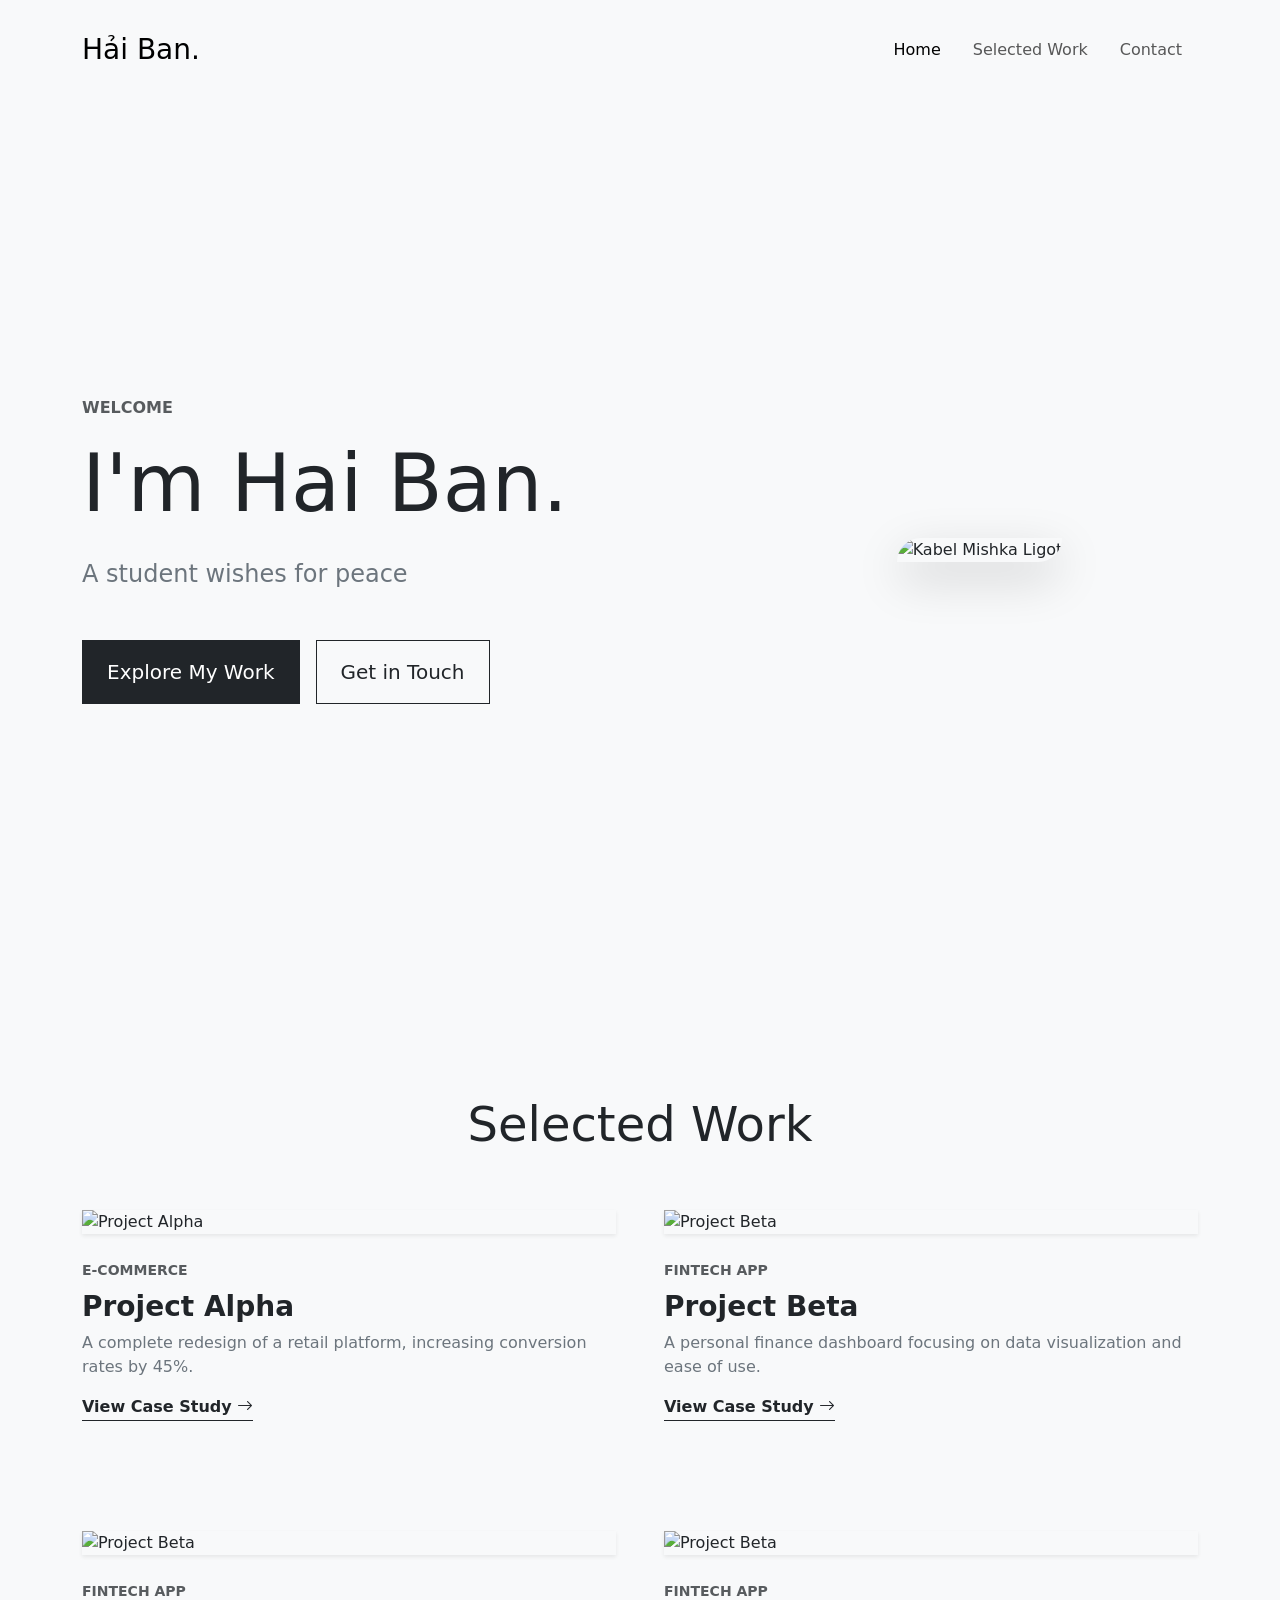
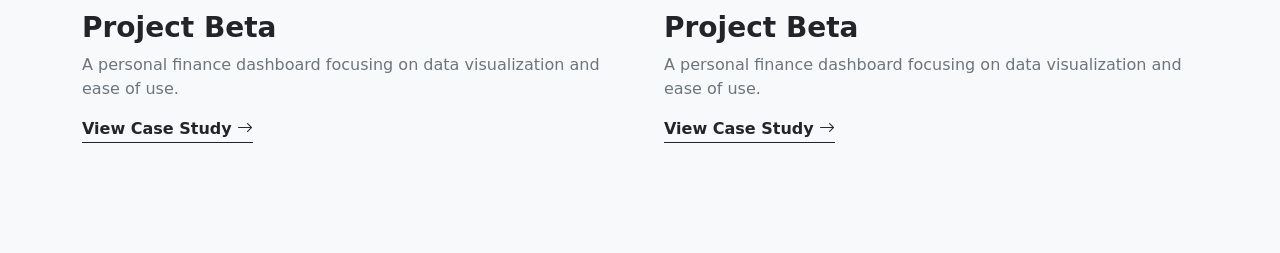
==== session_02_bootstrap/projects/portfolio_bootstrap/blog.html @ f52b3cbf "[FEATURE] Create blog post cards layout" ====
<!DOCTYPE html>
<html lang="en">
<head>
    <meta charset="UTF-8">
    <meta name="viewport" content="width=device-width, initial-scale=1.0">
    <title>Kabel Mishka Ligot - Creative Professional</title>
    <link href="https://cdn.jsdelivr.net/npm/bootstrap@5.3.2/dist/css/bootstrap.min.css" rel="stylesheet">
    <link href="https://cdn.jsdelivr.net/npm/bootstrap-icons@1.11.0/font/bootstrap-icons.css" rel="stylesheet">
    
</head>
<body class="bg-light text-dark">
<header class="sticky-top">
    <nav class="navbar navbar-expand-lg navbar-light bg-light sticky-top py-4">
        <div class="container">
            <a class="navbar-brand brand-text fs-3" href="#">Hải Ban.</a>
            <button class="navbar-toggler border-0 shadow-none" type="button" data-bs-toggle="collapse" data-bs-target="#navbarContent">
                <span class="navbar-toggler-icon"></span>
            </button>
            <div class="collapse navbar-collapse" id="navbarContent">
                <ul class="navbar-nav ms-auto mb-2 mb-lg-0 fw-medium">
                    <li class="nav-item"><a class="nav-link px-3 active" href="#home">Home</a></li>
                   
                    <li class="nav-item"><a class="nav-link px-3" href="#work">Selected Work</a></li>
                    <li class="nav-item"><a class="nav-link px-3" href="#contact">Contact</a></li>
                </ul>
            </div>
        </div>
    </nav>
</header>
    <section id="home" class="min-vh-100 d-flex align-items-center py-5">
        <div class="container">
            <div class="row align-items-center g-5">
                <div class="col-lg-7 order-2 order-lg-1">
                    <p class="text-uppercase text-muted fw-bold tracking-widest mb-3">Welcome</p>
                    <h1 class="display-1 brand-text mb-4">I'm Hai Ban.</h1>
                    <p class="lead text-secondary mb-5 fs-4 fw-light" style="max-width: 600px;">
                    A student wishes for peace
                    </p>
                    <div class="d-flex gap-3">
                        <a href="#work" class="btn btn-dark btn-lg px-4 py-3 rounded-0">Explore My Work</a>
                        <a href="#contact" class="btn btn-outline-dark btn-lg px-4 py-3 rounded-0 d-none d-sm-inline-block">Get in Touch</a>
                    </div>
                </div>
                <div class="col-lg-5 order-1 order-lg-2 text-center">
                    <img src="https://tse1.mm.bing.net/th/id/OIP.MA_79HvmB2w7Ugocmde0igHaHa?rs=1&pid=ImgDetMain&o=7&rm=3" alt="Kabel Mishka Ligot" class="img-fluid shadow-lg" style="border-radius: 2rem 0 2rem 0;">
                </div>
            </div>
        </div>
    </section>

    

    <section id="work" class="py-5">
        <div class="container py-5">
            <div class="row mb-5 text-center">
                <div class="col-12">
                    <h2 class="display-5 brand-text">Selected Work</h2>
                </div>
            </div>
            <div class="row g-5">
                <div class="col-lg-6">
                    <div class="card project-card border-0 bg-transparent">
                        <img src="https://picsum.photos/800/600?random=11" class="card-img-top rounded-0 shadow-sm" alt="Project Alpha">
                        <div class="card-body px-0 pt-4">
                            <span class="text-uppercase text-muted fw-bold small">E-Commerce</span>
                            <h3 class="card-title fw-bold mt-2">Project Alpha</h3>
                            <p class="card-text text-secondary">A complete redesign of a retail platform, increasing conversion rates by 45%.</p>
                            <a href="#" class="text-dark fw-bold text-decoration-none border-bottom border-dark pb-1">View Case Study <i class="bi bi-arrow-right"></i></a>
                        </div>
                    </div>
                </div>
                <div class="col-lg-6">
                    <div class="card project-card border-0 bg-transparent ">
                        <img src="https://picsum.photos/800/600?random=12" class="card-img-top rounded-0 shadow-sm" alt="Project Beta">
                        <div class="card-body px-0 pt-4">
                            <span class="text-uppercase text-muted fw-bold small">Fintech App</span>
                            <h3 class="card-title fw-bold mt-2">Project Beta</h3>
                            <p class="card-text text-secondary">A personal finance dashboard focusing on data visualization and ease of use.</p>
                            <a href="#" class="text-dark fw-bold text-decoration-none border-bottom border-dark pb-1">View Case Study <i class="bi bi-arrow-right"></i></a>
                        </div>
                    </div>
                </div>
                <div class="col-lg-6">
                    <div class="card project-card border-0 bg-transparent mt-lg-5">
                        <img src="https://picsum.photos/800/600?random=10" class="card-img-top rounded-0 shadow-sm" alt="Project Beta">
                        <div class="card-body px-0 pt-4">
                            <span class="text-uppercase text-muted fw-bold small">Fintech App</span>
                            <h3 class="card-title fw-bold mt-2">Project Beta</h3>
                            <p class="card-text text-secondary">A personal finance dashboard focusing on data visualization and ease of use.</p>
                            <a href="#" class="text-dark fw-bold text-decoration-none border-bottom border-dark pb-1">View Case Study <i class="bi bi-arrow-right"></i></a>
                        </div>
                    </div>
                </div>
                <div class="col-lg-6">
                    <div class="card project-card border-0 bg-transparent mt-lg-5">
                        <img src="https://picsum.photos/800/600?random=13" class="card-img-top rounded-0 shadow-sm" alt="Project Beta">
                        <div class="card-body px-0 pt-4">
                            <span class="text-uppercase text-muted fw-bold small">Fintech App</span>
                            <h3 class="card-title fw-bold mt-2">Project Beta</h3>
                            <p class="card-text text-secondary">A personal finance dashboard focusing on data visualization and ease of use.</p>
                            <a href="#" class="text-dark fw-bold text-decoration-none border-bottom border-dark pb-1">View Case Study <i class="bi bi-arrow-right"></i></a>
                        </div>
                    </div>
                </div>
            </div>
        </div>
    </section>

  
<script src="https://cdn.jsdelivr.net/npm/bootstrap@5.3.2/dist/js/bootstrap.bundle.min.js"></script>
</body>
</html>
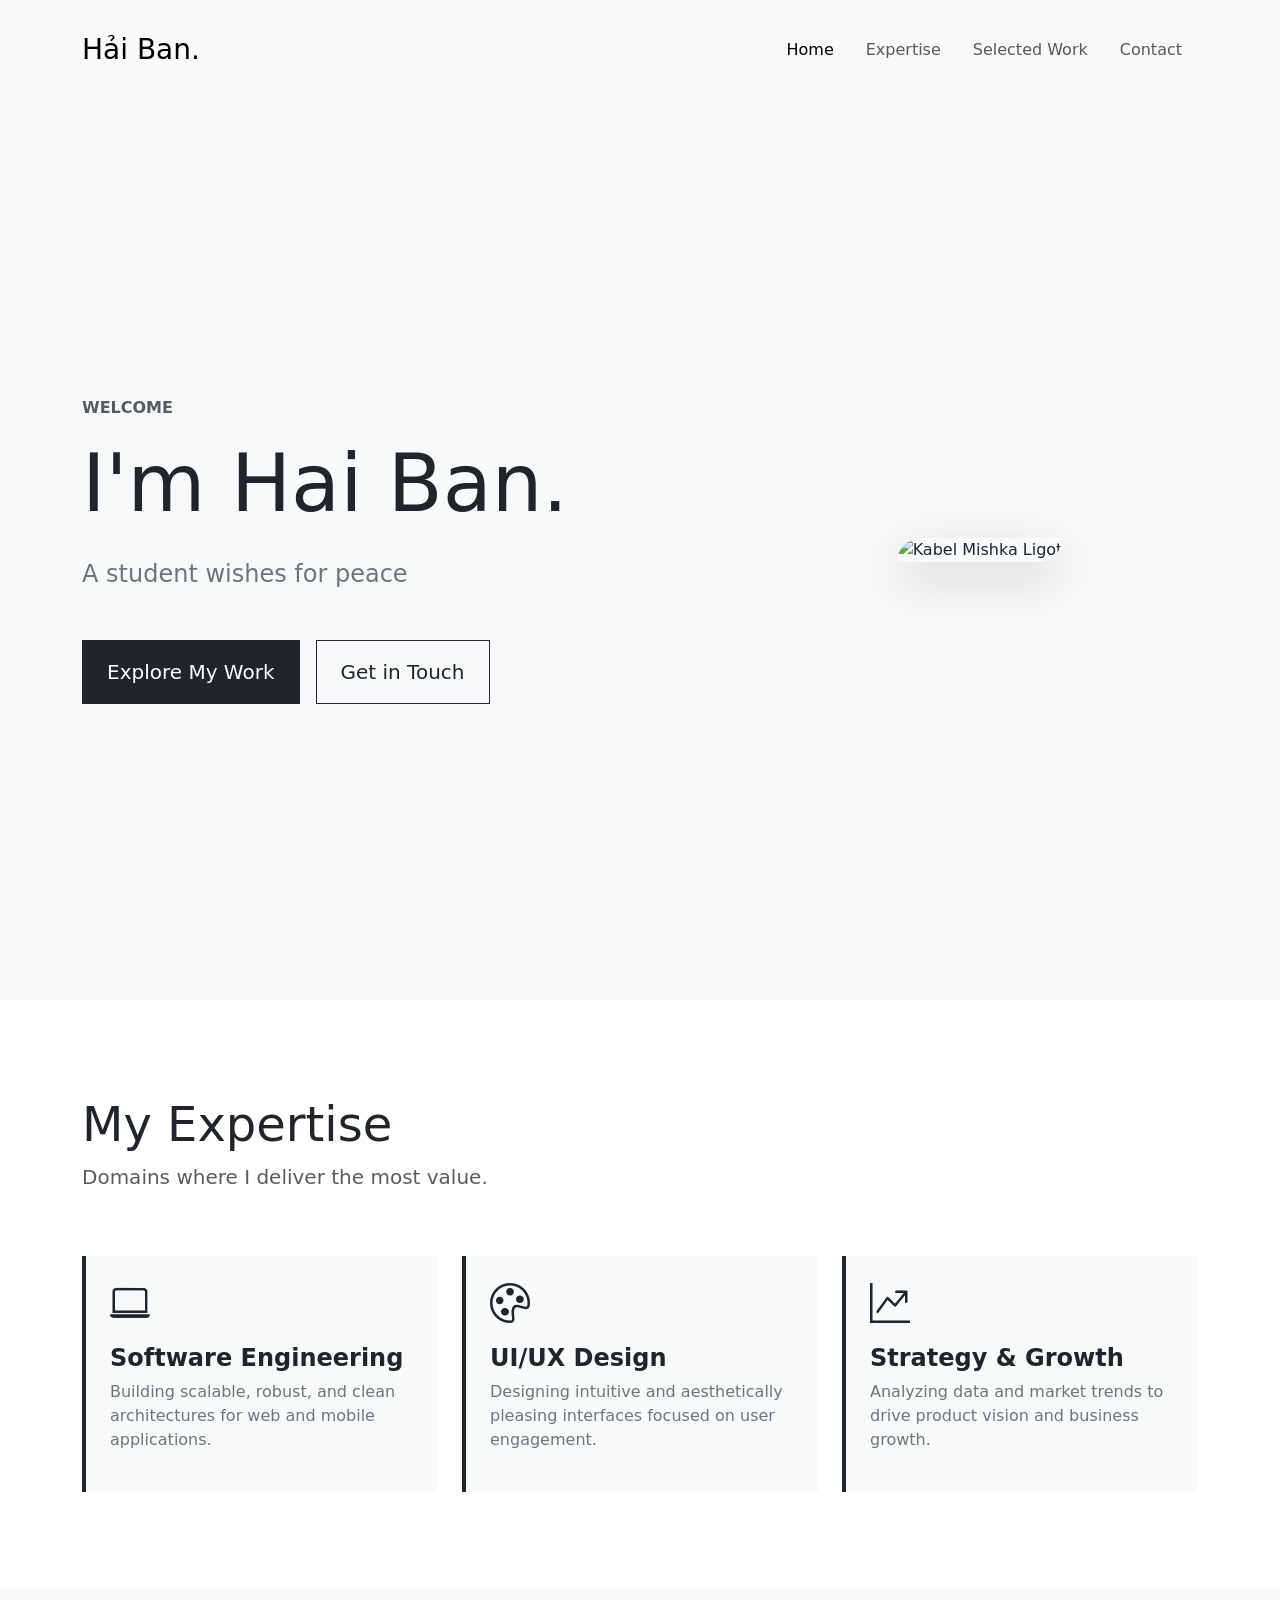
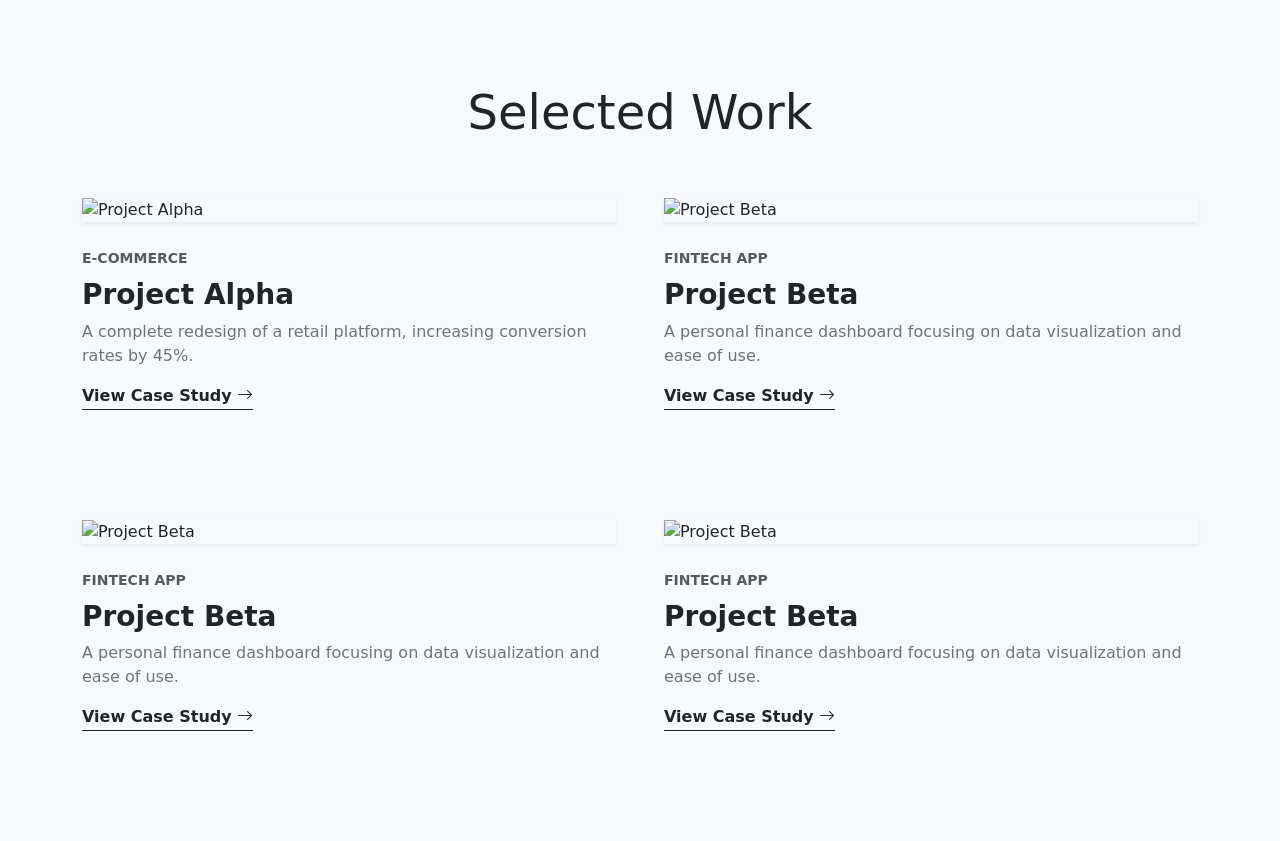
==== commit 8ac13b8e: "[FEATURE] Add My Expertise" ====
--- a/session_02_bootstrap/projects/portfolio_bootstrap/blog.html
+++ b/session_02_bootstrap/projects/portfolio_bootstrap/blog.html
@@ -3,7 +3,7 @@
 <head>
     <meta charset="UTF-8">
     <meta name="viewport" content="width=device-width, initial-scale=1.0">
-    <title>Kabel Mishka Ligot - Creative Professional</title>
+    <title>Hai Ban</title>
     <link href="https://cdn.jsdelivr.net/npm/bootstrap@5.3.2/dist/css/bootstrap.min.css" rel="stylesheet">
     <link href="https://cdn.jsdelivr.net/npm/bootstrap-icons@1.11.0/font/bootstrap-icons.css" rel="stylesheet">
     
@@ -19,7 +19,7 @@
             <div class="collapse navbar-collapse" id="navbarContent">
                 <ul class="navbar-nav ms-auto mb-2 mb-lg-0 fw-medium">
                     <li class="nav-item"><a class="nav-link px-3 active" href="#home">Home</a></li>
-                   
+                    <li class="nav-item"><a class="nav-link px-3" href="#expertise">Expertise</a></li>
                     <li class="nav-item"><a class="nav-link px-3" href="#work">Selected Work</a></li>
                     <li class="nav-item"><a class="nav-link px-3" href="#contact">Contact</a></li>
                 </ul>
@@ -47,7 +47,39 @@
             </div>
         </div>
     </section>
-
+    <section id="expertise" class="py-5 bg-white">
+        <div class="container py-5">
+            <div class="row mb-5">
+                <div class="col-12">
+                    <h2 class="display-5 brand-text">My Expertise</h2>
+                    <p class="text-muted fs-5">Domains where I deliver the most value.</p>
+                </div>
+            </div>
+            <div class="row g-4">
+                <div class="col-md-4">
+                    <div class="p-4 bg-light h-100 border-start border-dark border-4">
+                        <i class="bi bi-laptop display-6 mb-3 d-block text-dark"></i>
+                        <h4 class="fw-bold">Software Engineering</h4>
+                        <p class="text-secondary">Building scalable, robust, and clean architectures for web and mobile applications.</p>
+                    </div>
+                </div>
+                <div class="col-md-4">
+                    <div class="p-4 bg-light h-100 border-start border-dark border-4">
+                        <i class="bi bi-palette display-6 mb-3 d-block text-dark"></i>
+                        <h4 class="fw-bold">UI/UX Design</h4>
+                        <p class="text-secondary">Designing intuitive and aesthetically pleasing interfaces focused on user engagement.</p>
+                    </div>
+                </div>
+                <div class="col-md-4">
+                    <div class="p-4 bg-light h-100 border-start border-dark border-4">
+                        <i class="bi bi-graph-up-arrow display-6 mb-3 d-block text-dark"></i>
+                        <h4 class="fw-bold">Strategy & Growth</h4>
+                        <p class="text-secondary">Analyzing data and market trends to drive product vision and business growth.</p>
+                    </div>
+                </div>
+            </div>
+        </div>
+    </section>
     
 
     <section id="work" class="py-5">
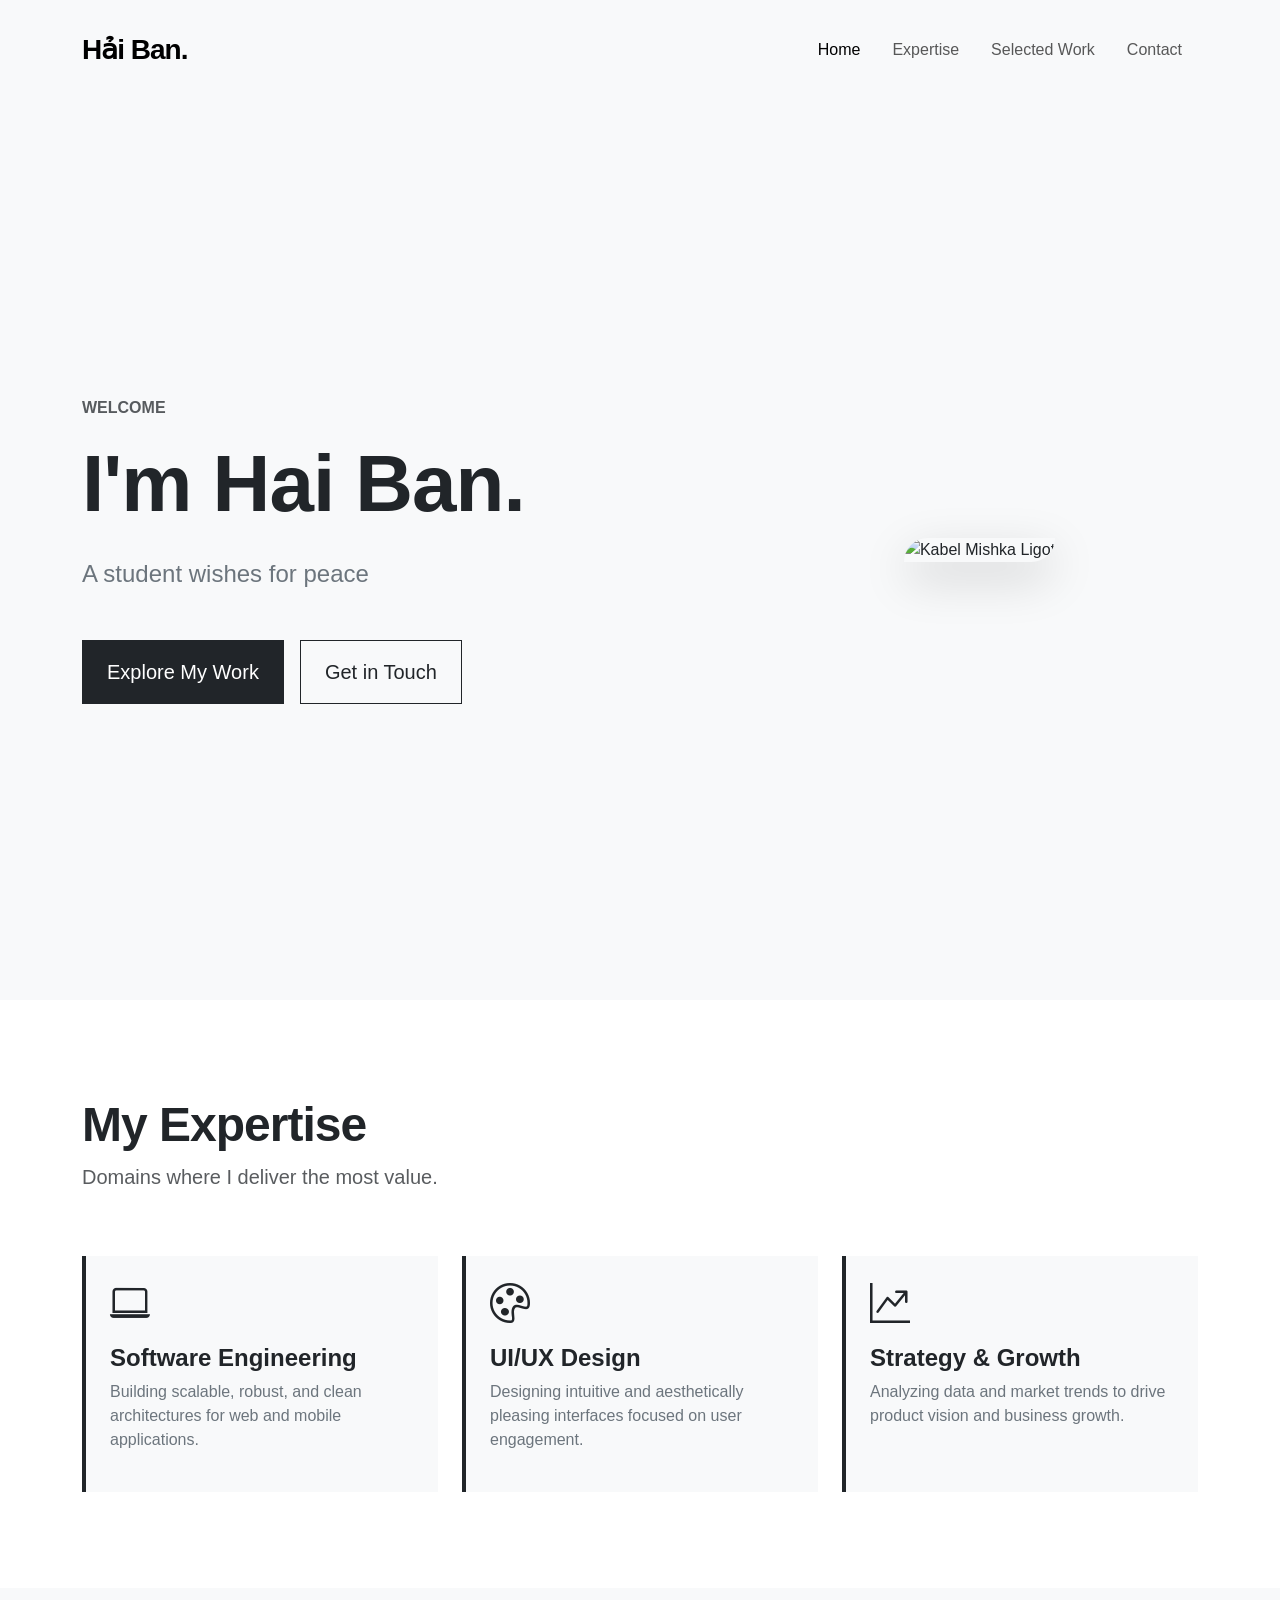
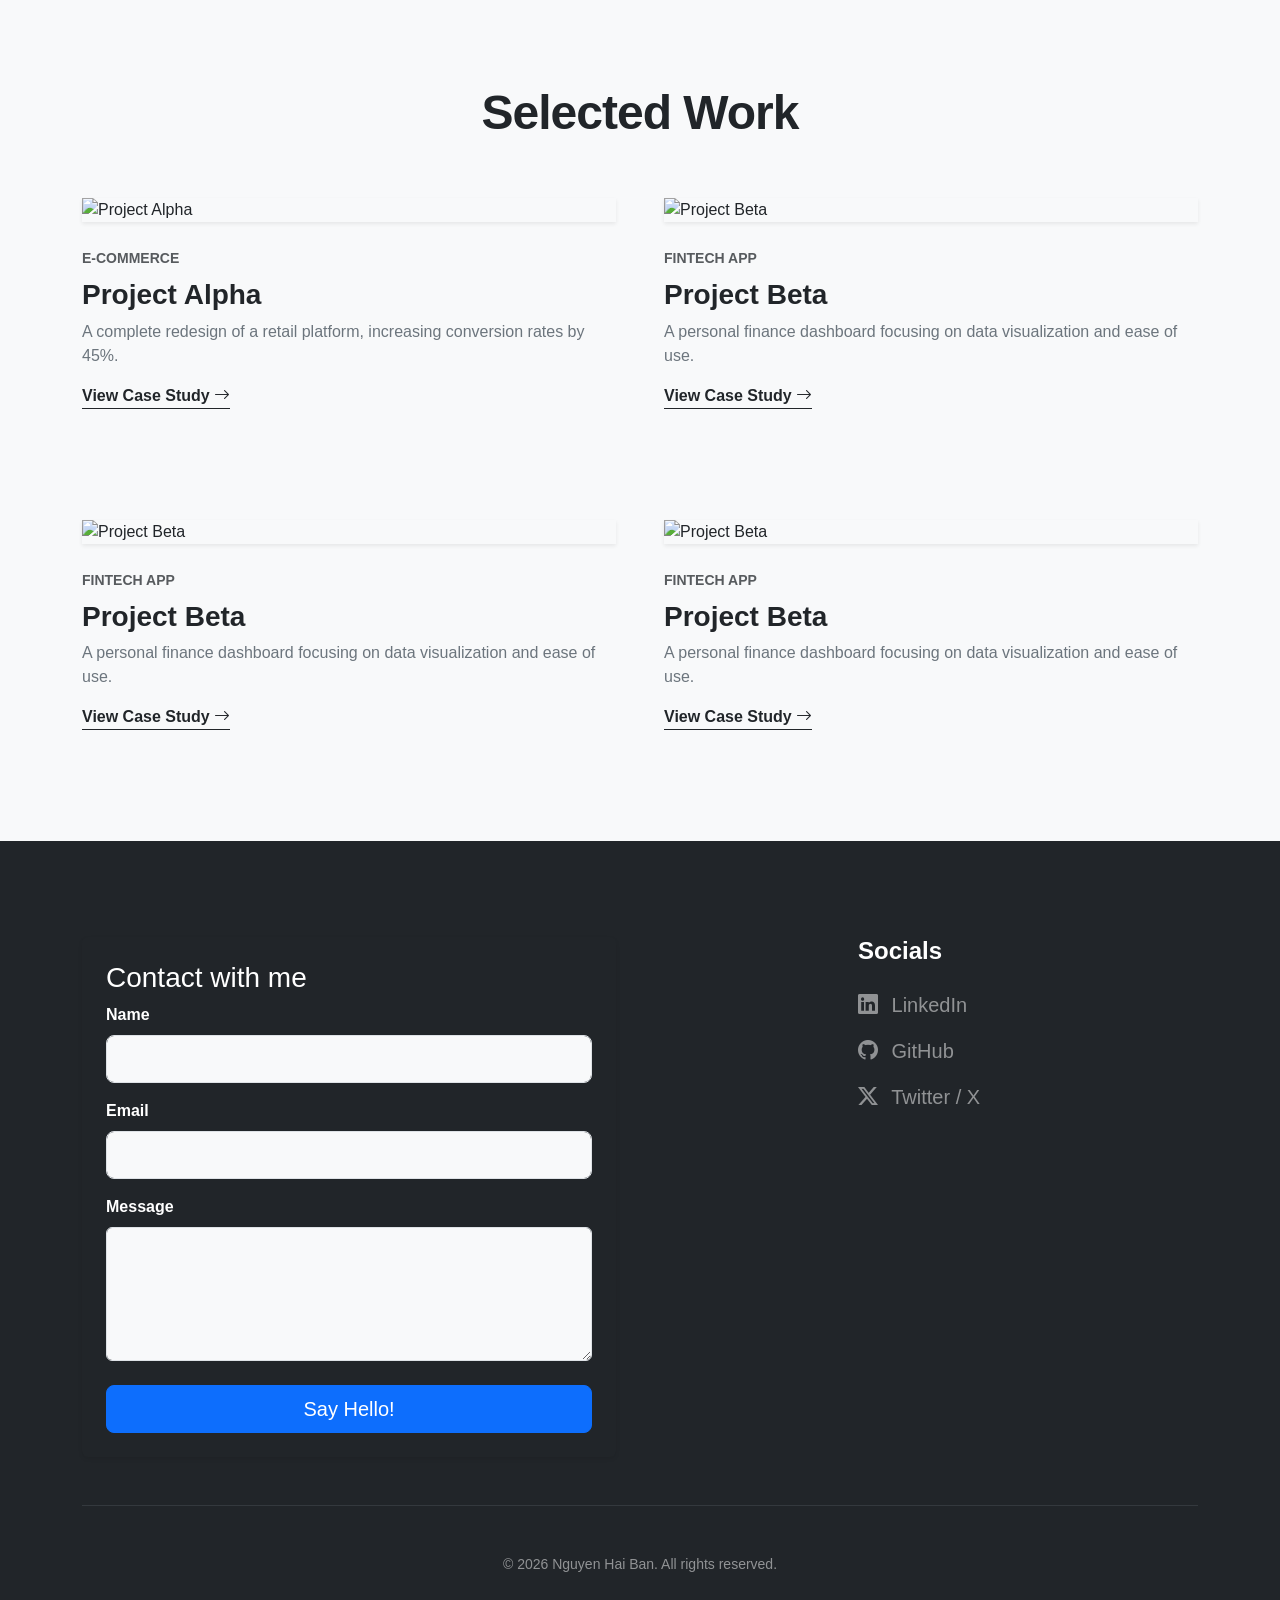
==== commit 7fd87881: "[FEATURE] Add Contact" ====
--- a/session_02_bootstrap/projects/portfolio_bootstrap/blog.html
+++ b/session_02_bootstrap/projects/portfolio_bootstrap/blog.html
@@ -6,6 +6,7 @@
     <title>Hai Ban</title>
     <link href="https://cdn.jsdelivr.net/npm/bootstrap@5.3.2/dist/css/bootstrap.min.css" rel="stylesheet">
     <link href="https://cdn.jsdelivr.net/npm/bootstrap-icons@1.11.0/font/bootstrap-icons.css" rel="stylesheet">
+    <link rel="stylesheet" href="../portfolio_bootstrap/css/blog.css">
     
 </head>
 <body class="bg-light text-dark">
@@ -137,8 +138,44 @@
             </div>
         </div>
     </section>
-
-  
+<footer id="contact" class="bg-dark text-white py-5">
+        <div class="container py-5">
+            <div class="row justify-content-between g-5">
+                <div class="col-lg-6">
+                        <form class="p-4 bg-dark rounded shadow-sm">
+                            <h3>Contact with me</h3>
+                            <div class="mb-3">
+                                <label for="name" class="form-label fw-bold">Name</label>
+                                <input type="text" class="form-control form-control-lg bg-light" id="name" required>
+                            </div>
+                            <div class="mb-3">
+                                <label for="email" class="form-label fw-bold">Email</label>
+                                <input type="email" class="form-control form-control-lg bg-light" id="email" required>
+                            </div>
+                            <div class="mb-4">
+                                <label for="message" class="form-label fw-bold">Message</label>
+                                <textarea class="form-control bg-light" id="message" rows="5" required></textarea>
+                            </div>
+                            <button type="submit" class="btn btn-primary btn-lg w-100">Say Hello!</button>
+                        </form>
+                    </div>
+                <div class="col-lg-4">
+                    <h4 class="fw-bold mb-4">Socials</h4>
+                    <ul class="list-unstyled d-flex flex-column gap-3 fs-5">
+                        <li><a href="#" class="text-white-50 text-decoration-none hover-white"><i class="bi bi-linkedin me-2"></i> LinkedIn</a></li>
+                        <li><a href="#" class="text-white-50 text-decoration-none hover-white"><i class="bi bi-github me-2"></i> GitHub</a></li>
+                        <li><a href="#" class="text-white-50 text-decoration-none hover-white"><i class="bi bi-twitter-x me-2"></i> Twitter / X</a></li>
+                    </ul>
+                </div>
+            </div>
+            <hr class="my-5 border-secondary">
+            <div class="row">
+                <div class="col-12 text-center text-white-50 small">
+                    &copy; 2026 Nguyen Hai Ban. All rights reserved.
+                </div>
+            </div>
+        </div>
+    </footer>
 <script src="https://cdn.jsdelivr.net/npm/bootstrap@5.3.2/dist/js/bootstrap.bundle.min.js"></script>
 </body>
 </html>
--- a/session_02_bootstrap/projects/portfolio_bootstrap/css/blog.css
+++ b/session_02_bootstrap/projects/portfolio_bootstrap/css/blog.css
@@ -0,0 +1,29 @@
+
+        @import url('https://fonts.googleapis.com/css2?family=Inter:wght@300;500;800&display=swap');
+        
+        body { 
+            font-family: 'Inter', sans-serif; 
+            scroll-behavior: smooth;
+        }
+        
+        .brand-text {
+            font-weight: 800;
+            letter-spacing: -1px;
+        }
+        .project-card {
+            transition: transform 0.3s ease, box-shadow 0.3s ease;
+        }
+        .project-card:hover {
+            transform: translateY(-8px);
+            box-shadow: 0 1rem 3rem rgba(0,0,0,.1)!important;
+        }
+        html { scroll-behavior: smooth; }
+        .portfolio-card { transition: transform 0.3s ease, box-shadow 0.3s ease; }
+        .portfolio-card:hover { transform: translateY(-5px); box-shadow: 0 .5rem 1rem rgba(0,0,0,.15)!important; }
+        a i{
+            display: inline-block;
+            transition: 0.3s;
+        }
+        a:hover i{
+            transform: translateY(-5px)!important;
+        }
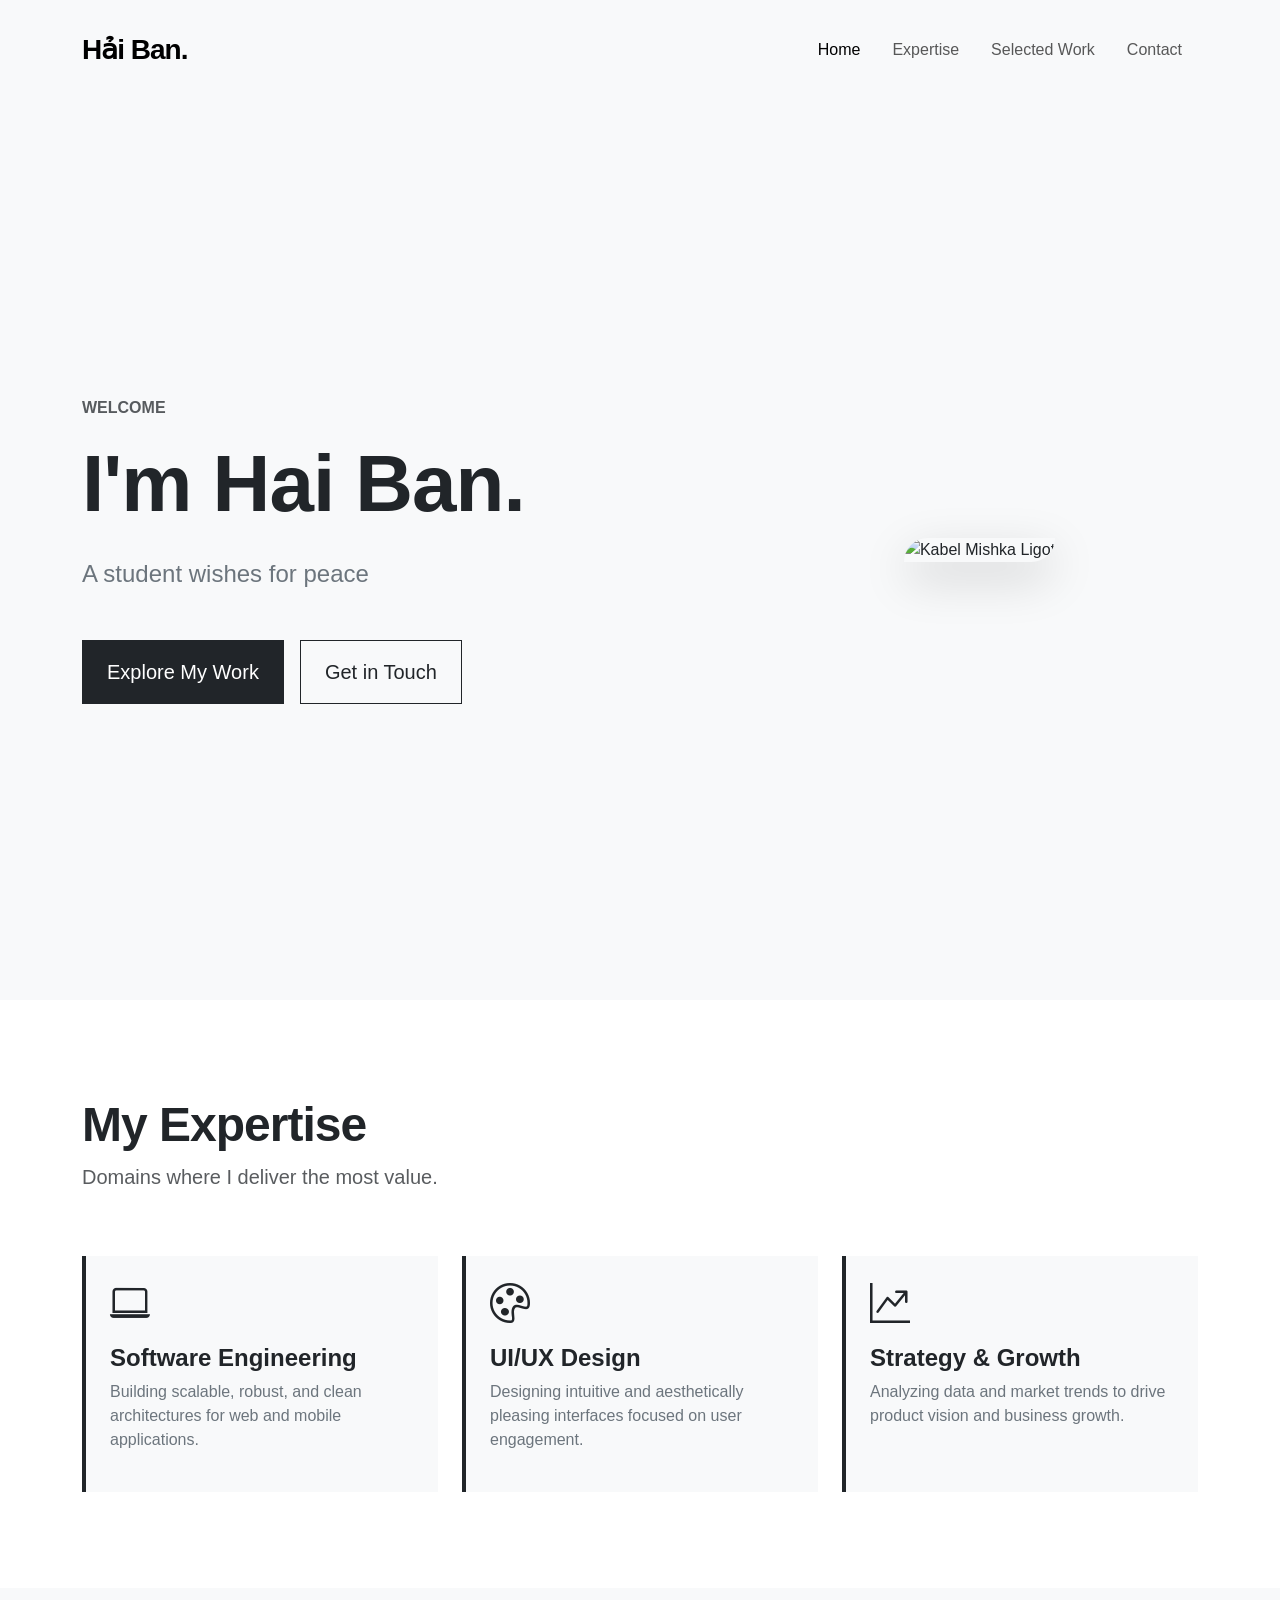
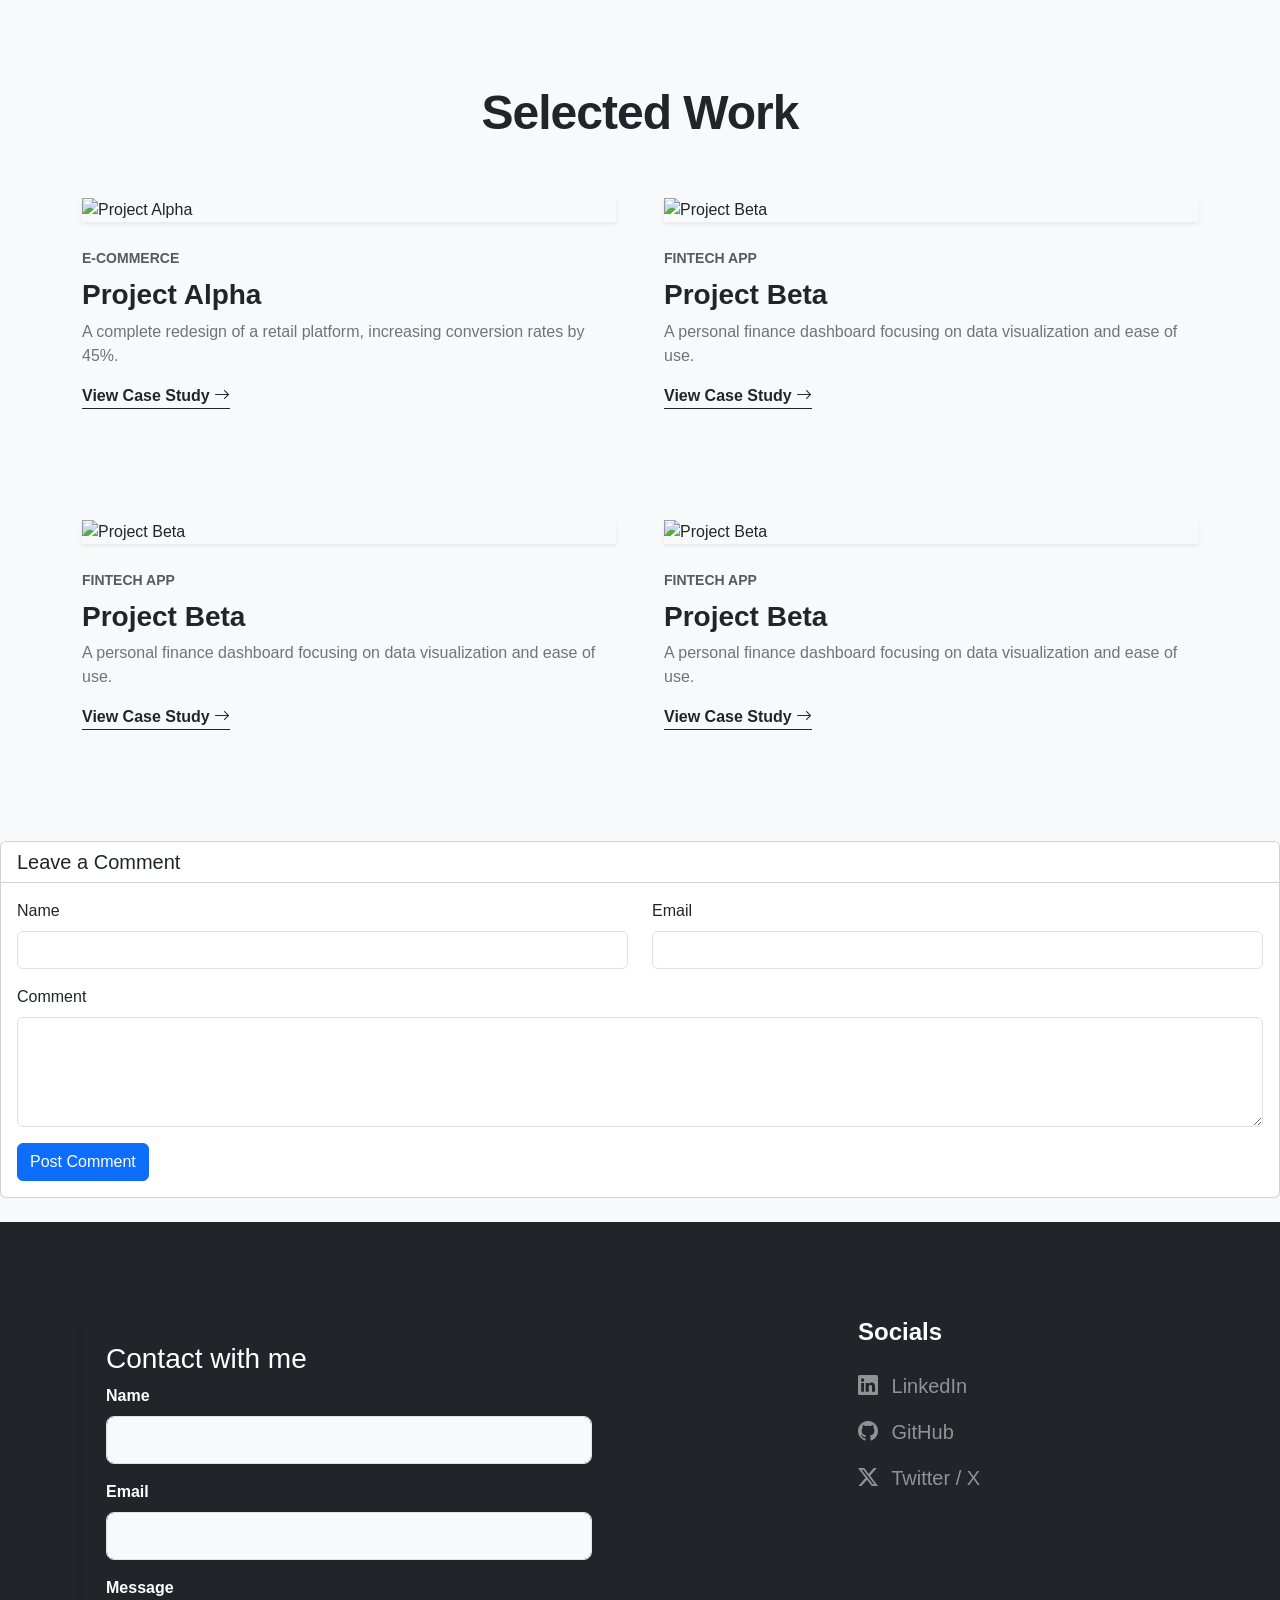
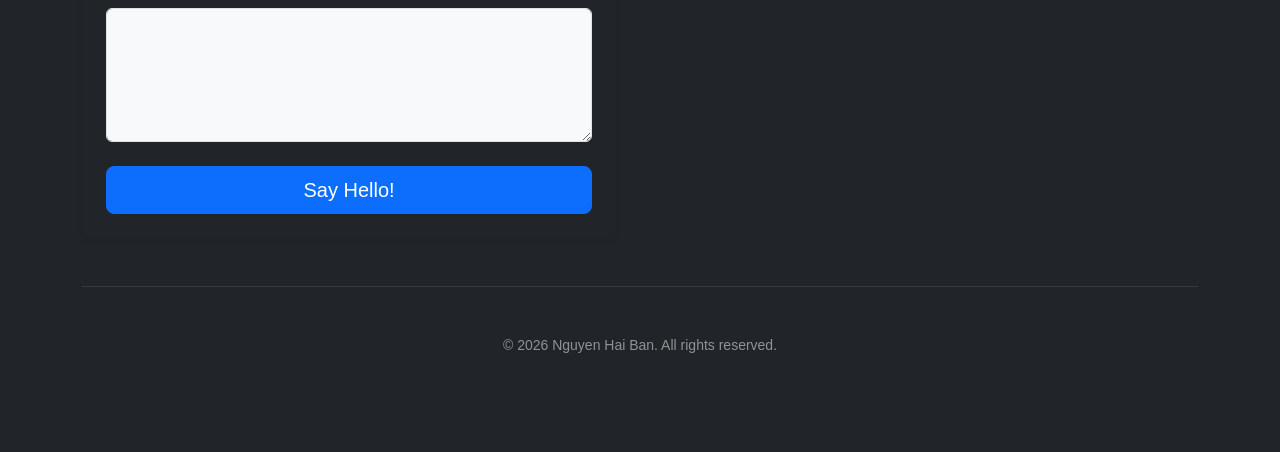
==== commit f5b53d6d: "[FEATURE] Build comment form with Bootstrap" ====
--- a/session_02_bootstrap/projects/portfolio_bootstrap/blog.html
+++ b/session_02_bootstrap/projects/portfolio_bootstrap/blog.html
@@ -7,6 +7,7 @@
     <link href="https://cdn.jsdelivr.net/npm/bootstrap@5.3.2/dist/css/bootstrap.min.css" rel="stylesheet">
     <link href="https://cdn.jsdelivr.net/npm/bootstrap-icons@1.11.0/font/bootstrap-icons.css" rel="stylesheet">
     <link rel="stylesheet" href="../portfolio_bootstrap/css/blog.css">
+    <link rel="stylesheet" href="../portfolio_bootstrap/css/">
     
 </head>
 <body class="bg-light text-dark">
@@ -138,6 +139,33 @@
             </div>
         </div>
     </section>
+    <div>
+        <div class="card mb-4">
+    <div class="card-header bg-white">
+        <h5 class="mb-0">Leave a Comment</h5>
+    </div>
+    <div class="card-body">
+        <form>
+            <div class="row">
+                <div class="col-md-6 mb-3">
+                    <label for="name" class="form-label">Name</label>
+                    <input type="text" class="form-control" id="name" required>
+                </div>
+                <div class="col-md-6 mb-3">
+                    <label for="email" class="form-label">Email</label>
+                    <input type="email" class="form-control" id="email" required>
+                </div>
+            </div>
+            <div class="mb-3">
+                <label for="comment" class="form-label">Comment</label>
+                <textarea class="form-control" id="comment" rows="4" required></textarea>
+            </div>
+            <button type="submit" class="btn btn-primary" id="submit-btn">Post Comment</button>
+        </form>
+    </div>
+</div>
+
+    </div>
 <footer id="contact" class="bg-dark text-white py-5">
         <div class="container py-5">
             <div class="row justify-content-between g-5">
@@ -156,7 +184,7 @@
                                 <label for="message" class="form-label fw-bold">Message</label>
                                 <textarea class="form-control bg-light" id="message" rows="5" required></textarea>
                             </div>
-                            <button type="submit" class="btn btn-primary btn-lg w-100">Say Hello!</button>
+                            <button id="submit-btn" type="submit" class="btn btn-primary btn-lg w-100">Say Hello!</button>
                         </form>
                     </div>
                 <div class="col-lg-4">
@@ -176,6 +204,7 @@
             </div>
         </div>
     </footer>
+    
 <script src="https://cdn.jsdelivr.net/npm/bootstrap@5.3.2/dist/js/bootstrap.bundle.min.js"></script>
 </body>
 </html>
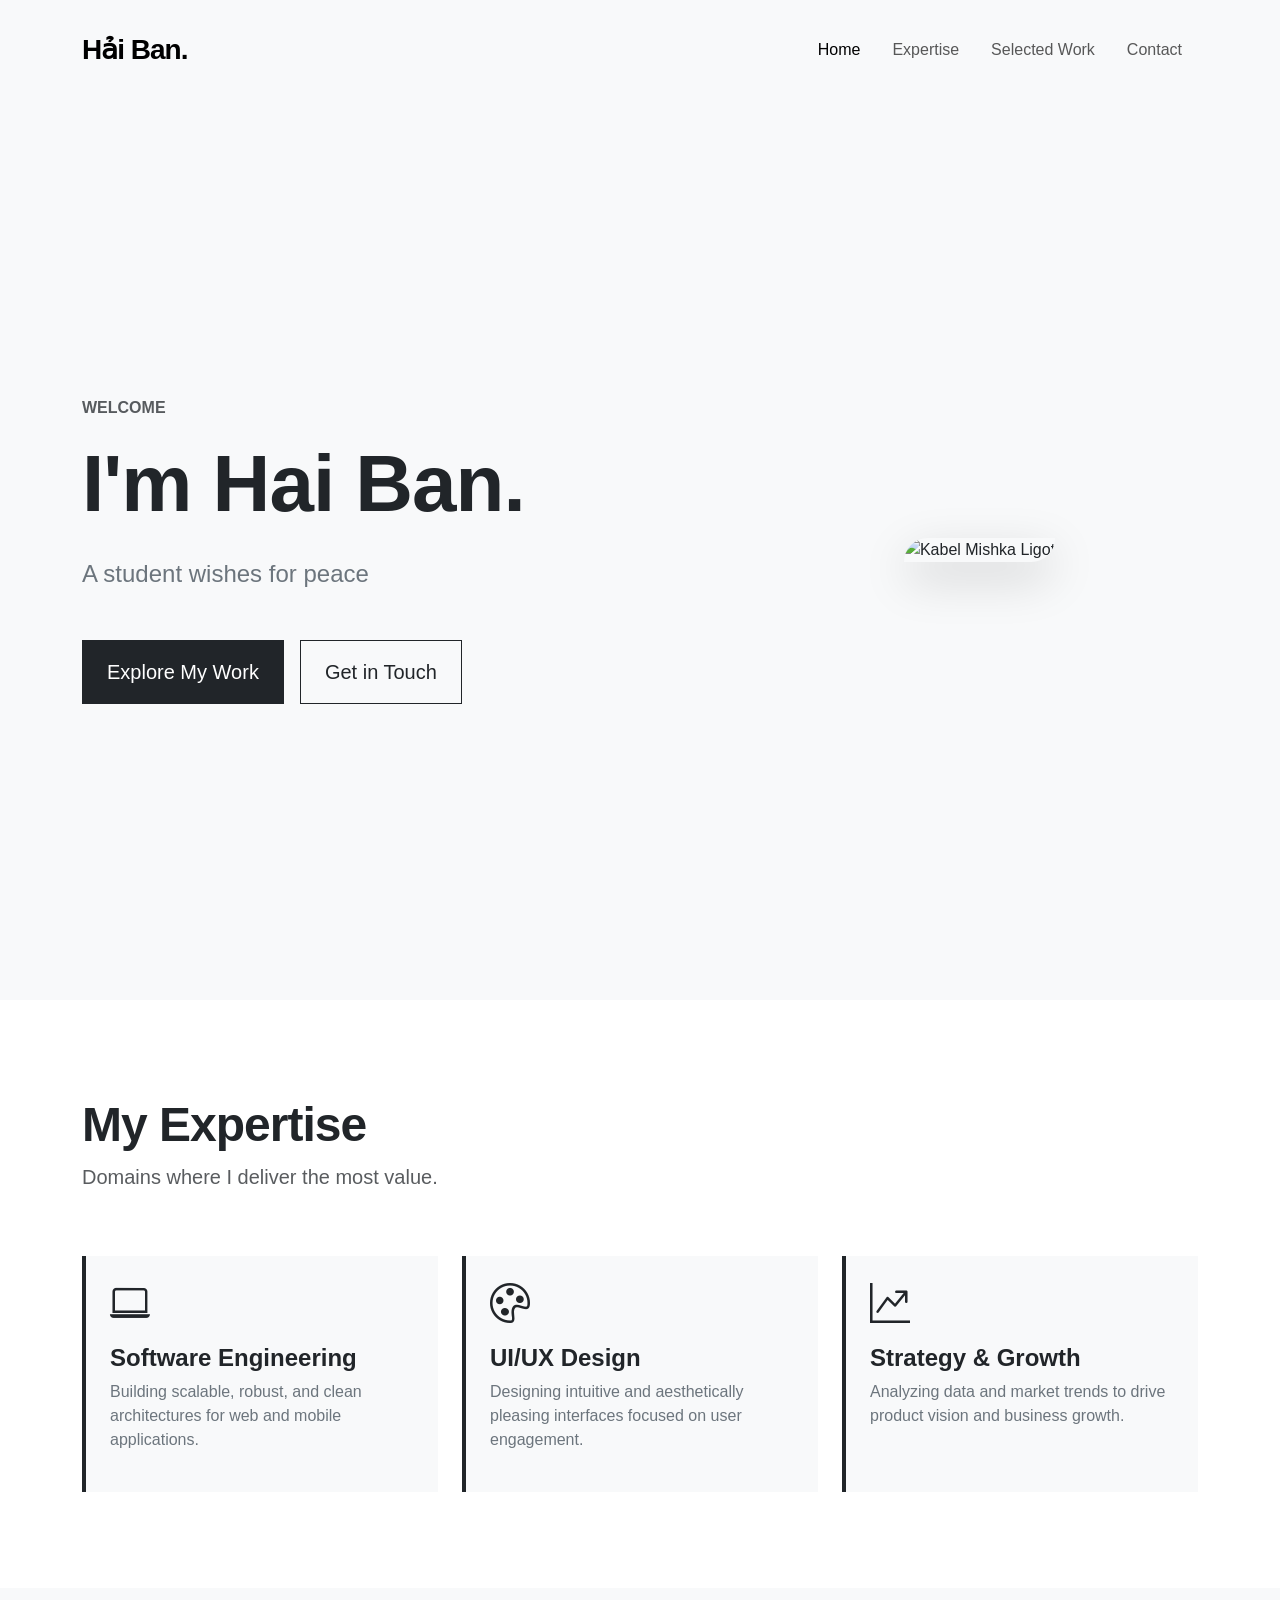
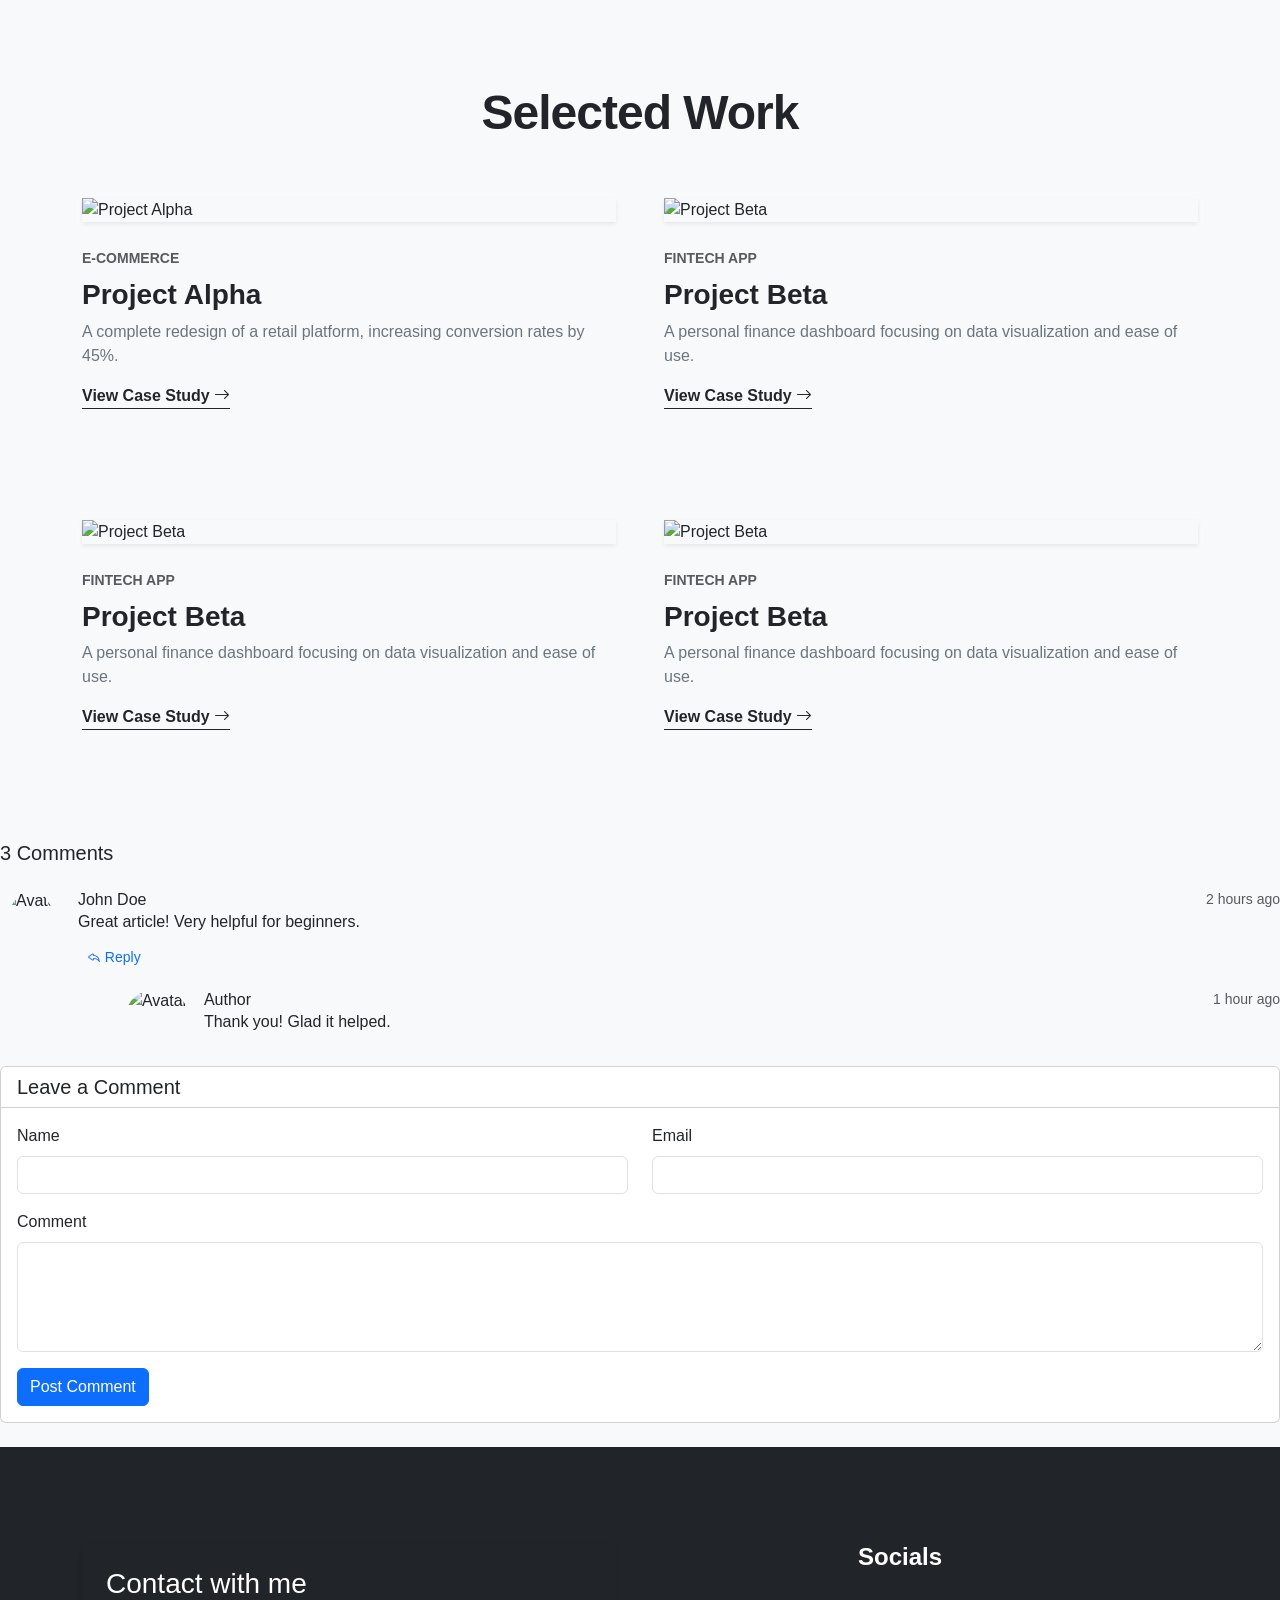
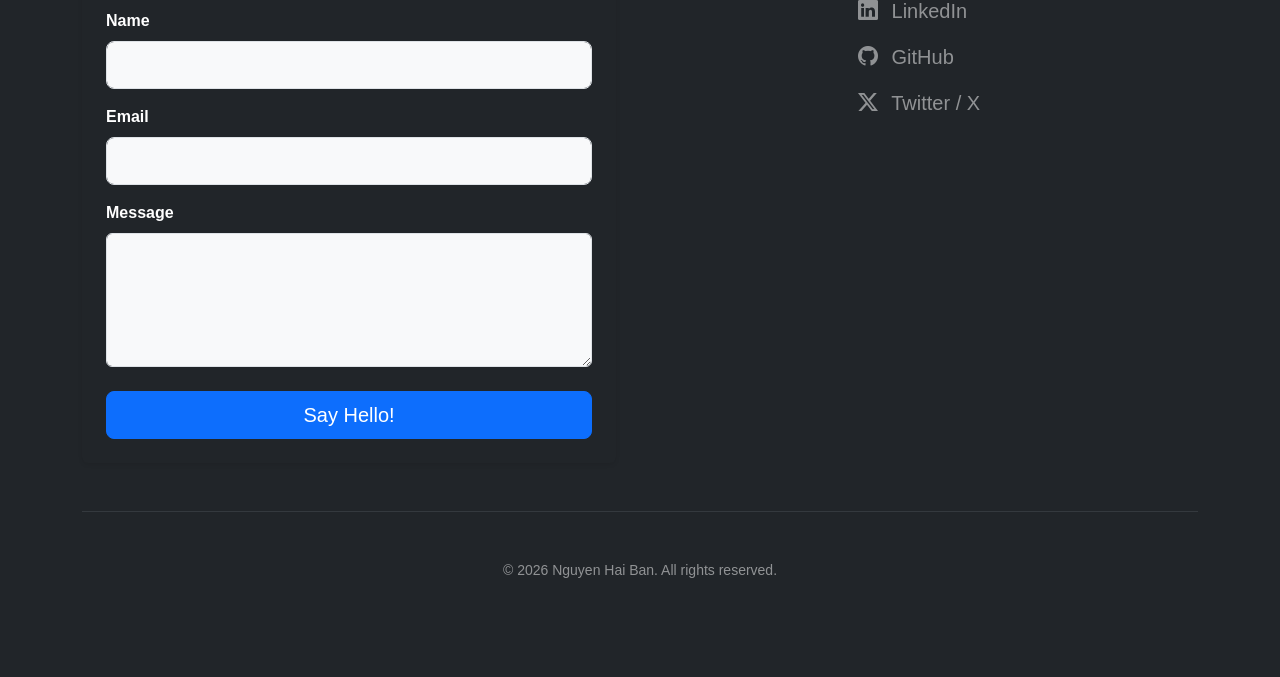
==== commit 4df0aad0: "[FEATURE] Display threaded comments" ====
--- a/session_02_bootstrap/projects/portfolio_bootstrap/blog.html
+++ b/session_02_bootstrap/projects/portfolio_bootstrap/blog.html
@@ -7,7 +7,7 @@
     <link href="https://cdn.jsdelivr.net/npm/bootstrap@5.3.2/dist/css/bootstrap.min.css" rel="stylesheet">
     <link href="https://cdn.jsdelivr.net/npm/bootstrap-icons@1.11.0/font/bootstrap-icons.css" rel="stylesheet">
     <link rel="stylesheet" href="../portfolio_bootstrap/css/blog.css">
-    <link rel="stylesheet" href="../portfolio_bootstrap/css/">
+    <link rel="stylesheet" href="../portfolio_bootstrap/css/comments.css">
     
 </head>
 <body class="bg-light text-dark">
@@ -140,6 +140,42 @@
         </div>
     </section>
     <div>
+        <div class="comments-section">
+    <h5 class="mb-4">3 Comments</h5>
+
+    <!-- Parent Comment -->
+    <div class="comment mb-4">
+        <div class="d-flex">
+            <img src="https://www.chromethemer.com/download/hd-wallpapers/doraemon-3840x2160.jpg" class="rounded-circle me-3" alt="Avatar">
+            <div class="flex-grow-1">
+                <div class="d-flex justify-content-between align-items-center">
+                    <h6 class="mb-0">John Doe</h6>
+                    <small class="text-muted">2 hours ago</small>
+                </div>
+                <p class="mb-2">Great article! Very helpful for beginners.</p>
+                <button class="btn btn-sm btn-link text-decoration-none">
+                    <i class="bi bi-reply"></i> Reply
+                </button>
+
+                <!-- Nested Reply -->
+                <div class="comment reply ms-5 mt-3">
+                    <div class="d-flex">
+                        <img src="https://www.chromethemer.com/download/hd-wallpapers/doraemon-3840x2160.jpg" class="rounded-circle me-3" alt="Avatar">
+                        <div class="flex-grow-1">
+                            <div class="d-flex justify-content-between align-items-center">
+                                <h6 class="mb-0">Author</h6>
+                                <small class="text-muted">1 hour ago</small>
+                            </div>
+                            <p class="mb-2">Thank you! Glad it helped.</p>
+                        </div>
+                    </div>
+                </div>
+            </div>
+        </div>
+    </div>
+
+    <!-- More comments... -->
+</div>
         <div class="card mb-4">
     <div class="card-header bg-white">
         <h5 class="mb-0">Leave a Comment</h5>
